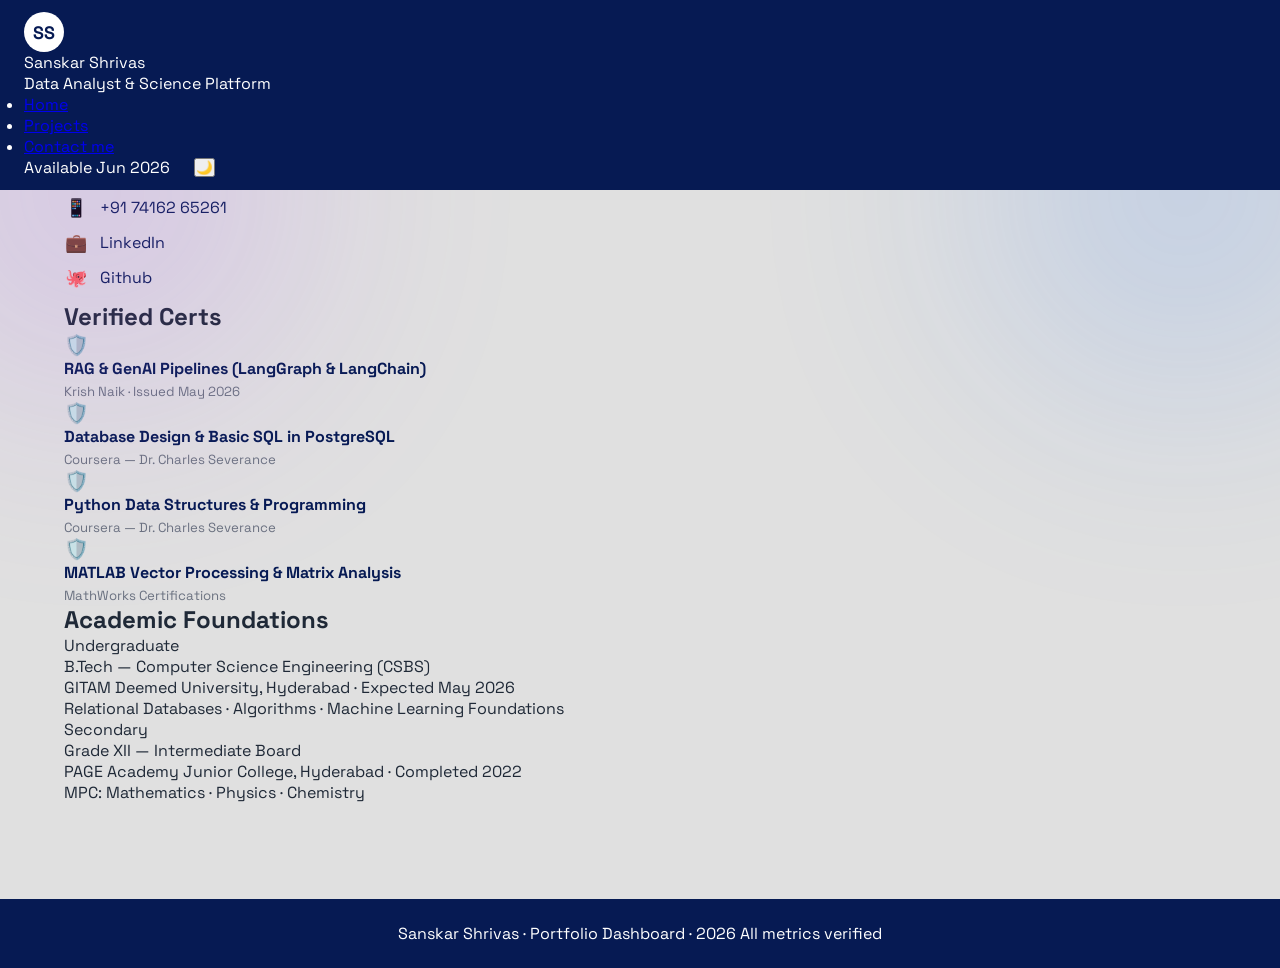
==== contacts.html @ 473668d7 "Add files via upload" ====
<!DOCTYPE html>
<html lang="en">
<head>
  <meta charset="UTF-8"/>
  <meta name="viewport" content="width=device-width, initial-scale=1.0"/>
  <title>Sanskar Shrivas — Contact</title>
  <link href="https://fonts.googleapis.com/css2?family=Space+Grotesk:wght@300;400;500;600;700&family=JetBrains+Mono:wght@300;400;500;700&display=swap" rel="stylesheet"/>
  <link rel="stylesheet" href="style.css"/>
</head>
<body>

  <div class="floating-orb orb1"></div>
  <div class="floating-orb orb2"></div>

  <header class="site-header">
    <div class="header-container">
      <div class="site-branding">
        <div class="avatar">SS</div>
        <div class="branding-text">
          <div class="site-title">Sanskar Shrivas</div>
          <div class="site-subtitle">Data Analyst &amp; Science Platform</div>
        </div>
      </div>
      <nav class="main-navigation" aria-label="Main navigation">
        <ul class="nav-list">
          <li><a href="index.html" class="nav-link">Home</a></li>
          <li><a href="projects.html" class="nav-link">Projects</a></li>
          <li><a href="contacts.html" class="nav-link">Contact me</a></li>
        </ul>
      </nav>
      <div class="header-right">
        <div class="availability-badge">
          <span class="status-indicator"></span>
          Available Jun 2026
        </div>
        <button class="theme-toggle" id="themeToggle" aria-label="Toggle theme" title="Toggle theme">🌙</button>
      </div>
    </div>
  </header>

  <main class="main-content">

    <!-- CONTACT INFO -->
    <section class="contact-section" aria-label="Contact information">
      <div class="section-header">
        <h2 class="section-title">Contact Information</h2>
      </div>

      <div class="contact-grid">
        <div class="contact-methods">
          <h3 class="contact-heading">Get In Touch</h3>
          <ul class="contact-list">
            <li class="contact-item">
              <span class="contact-icon">📍</span>
              <span class="contact-info">Hyderabad, India</span>
            </li>
            <li class="contact-item">
              <span class="contact-icon">✉️</span>
              <a href="mailto:sanskarshrvs@gmail.com" class="contact-link">sanskarshrvs@gmail.com</a>
            </li>
            <li class="contact-item">
              <span class="contact-icon">📱</span>
              <a href="tel:+917416265261" class="contact-link">+91 74162 65261</a>
            </li>
            <li class="contact-item">
              <span class="contact-icon">💼</span>
              <a href="https://linkedin.com/in/sanskar-shrivas" target="_blank" class="contact-link">LinkedIn</a>
            </li>
            <li class="contact-item">
              <span class="contact-icon">🐙</span>
              <a href="https://github.com/FierSanskar2004" target="_blank" class="contact-link">Github</a>
            </li>
          </ul>
        </div>
      </div>
    </section>

    <!-- CERTIFICATIONS + EDUCATION -->
    <div class="content-grid">

      <!-- CERTIFICATIONS -->
      <section class="certifications-section" aria-label="Certifications">
        <h2 class="section-title">Verified Certs</h2>

        <div class="certification-list">
          <div class="certification-item">
            <span class="cert-icon">🛡️</span>
            <div class="cert-info">
              <div class="cert-name">RAG &amp; GenAI Pipelines (LangGraph &amp; LangChain)</div>
              <div class="cert-org">Krish Naik · Issued May 2026</div>
            </div>
          </div>
          <div class="certification-item">
            <span class="cert-icon">🛡️</span>
            <div class="cert-info">
              <div class="cert-name">Database Design &amp; Basic SQL in PostgreSQL</div>
              <div class="cert-org">Coursera — Dr. Charles Severance</div>
            </div>
          </div>
          <div class="certification-item">
            <span class="cert-icon">🛡️</span>
            <div class="cert-info">
              <div class="cert-name">Python Data Structures &amp; Programming</div>
              <div class="cert-org">Coursera — Dr. Charles Severance</div>
            </div>
          </div>
          <div class="certification-item">
            <span class="cert-icon">🛡️</span>
            <div class="cert-info">
              <div class="cert-name">MATLAB Vector Processing &amp; Matrix Analysis</div>
              <div class="cert-org">MathWorks Certifications</div>
            </div>
          </div>
        </div>
      </section>

      <!-- EDUCATION -->
      <section class="education-section" aria-label="Education">
        <h2 class="section-title">Academic Foundations</h2>

        <div class="education-item">
          <div class="education-level">Undergraduate</div>
          <div class="education-degree">B.Tech — Computer Science Engineering (CSBS)</div>
          <div class="education-school">GITAM Deemed University, Hyderabad · Expected May 2026</div>
          <div class="education-core">Relational Databases · Algorithms · Machine Learning Foundations</div>
        </div>

        <div class="education-item">
          <div class="education-level">Secondary</div>
          <div class="education-degree">Grade XII — Intermediate Board</div>
          <div class="education-school">PAGE Academy Junior College, Hyderabad · Completed 2022</div>
          <div class="education-core">MPC: Mathematics · Physics · Chemistry</div>
        </div>
      </section>

    </div>

  </main>

  <footer class="site-footer">
    <div class="footer-content">
      <span class="footer-text">Sanskar Shrivas · Portfolio Dashboard · 2026</span>
      <span class="footer-subtext">All metrics verified</span>
    </div>
  </footer>

  <script src="Script.js"></script>
</body>
</html>
---- style.css ----
/* ===== RESET ===== */
* {
  margin: 0;
  padding: 0;
  box-sizing: border-box;
}

/* ===== VARIABLES ===== */
:root {
  --royal-blue: #061a53;
  --royal-blue-dark: #3a4158;
  --grey-bg: #e0e0e0;
  --card-bg: #ffffff;
  --text-primary: #1f2937;
  --text-secondary: #6b7280;
  --text-dim: #9ca3af;
  --border-color: #d1d5db;
  --badge-etl: #4169e1;
  --badge-sql: #10b981;
  --badge-corr: #a855f7;
  --status-live: #bbf7d0;
  --status-live-text: #166534;
  --status-done: #bfdbfe;
  --status-done-text: #1e40af;
}

html.dark {
  --grey-bg: #1e293b;
  --card-bg: #334159;
  --text-primary: #f1f5f9;
  --text-secondary: #94a3b8;
  --text-dim: #6b7280;
  --border-color: #475569;
  --status-live: #4ade80;
  --status-live-text: #166534;
  --status-done: #60a5fa;
  --status-done-text: #1e40af;
}

/* ===== BODY ===== */
body {
  background-color: var(--grey-bg);
  font-family: 'Space Grotesk', sans-serif;
  color: var(--text-primary);
  min-height: 100vh;
  position: relative;
  padding-top: 72px;
  overflow-x: hidden;
}

main {
  max-width: 1200px;
  margin: 0 auto;
  padding: 0 1.5rem;
  padding-bottom: 4rem;
}

/* ===== FLOATING ORBS ===== */
.floating-orb {
  position: fixed;
  top: 0;
  width: 384px;
  height: 384px;
  border-radius: 9999px;
  filter: blur(128px);
  opacity: 0.2;
  z-index: 0;
  animation: blob 20s ease-in-out 0s infinite;
}

html.dark .floating-orb {
  opacity: 0.1;
}

.orb1 {
  left: 0;
  transform: translateX(-25%) scale(1);
  background-color: #a855f7;
  animation-delay: 2s;
  animation-duration: 18s;
}

.orb2 {
  right: 0;
  transform: translateX(25%) scale(1);
  background-color: #3b82f6;
  animation-delay: 4s;
  animation-duration: 22s;
}

@keyframes blob {
  0%, 100% { transform: scale(1) translateY(0); }
  33% { transform: scale(1.1) translateY(-10px); }
  66% { transform: scale(0.9) translateY(10px); }
}

@keyframes pulse {
  0%, 100% { opacity: 1; }
  50% { opacity: 0.5; }
}

/* ===== HEADER / NAV ===== */
header {
  background-color: var(--royal-blue);
  color: #ffffff;
  padding: 0.75rem 1.5rem;
  position: fixed;
  top: 0;
  left: 0;
  right: 0;
  z-index: 50;
  display: flex;
  justify-content: space-between;
  align-items: center;
}

.header-inner {
  width: 100%;
  max-width: 1200px;
  margin: 0 auto;
  display: flex;
  justify-content: space-between;
  align-items: center;
}

.header-left {
  display: flex;
  align-items: center;
  gap: 1rem;
}

.avatar {
  width: 40px;
  height: 40px;
  background-color: #ffffff;
  border-radius: 9999px;
  display: flex;
  align-items: center;
  justify-content: center;
  font-weight: 700;
  color: var(--royal-blue);
  font-size: 1.125rem;
}

.name {
  font-size: 1.25rem;
  font-weight: 700;
}

.title-tag {
  font-size: 0.875rem;
  opacity: 0.8;
}

.header-right {
  display: flex;
  align-items: center;
  gap: 1.5rem;
}

.nav-links {
  display: flex;
  gap: 1.5rem;
}

.nav-links a {
  color: #ffffff;
  text-decoration: none;
  font-size: 0.95rem;
  transition: color 0.2s;
}

.nav-links a:hover {
  color: #d2e0ff;
}

.status-badge {
  background-color: #68d391;
  color: #1f2937;
  padding: 0.375rem 0.875rem;
  border-radius: 9999px;
  font-size: 0.8rem;
  font-weight: 500;
  display: flex;
  align-items: center;
  gap: 0.375rem;
}

.status-dot {
  width: 8px;
  height: 8px;
  background-color: #16a34a;
  border-radius: 50%;
  animation: pulse 2s infinite;
}

.theme-btn {
  background: none;
  border: none;
  color: #ffffff;
  font-size: 1.25rem;
  cursor: pointer;
  width: 36px;
  height: 36px;
  display: flex;
  align-items: center;
  justify-content: center;
  transition: color 0.2s;
}

.theme-btn:hover {
  color: #d2e0ff;
}

/* ===== PANEL ===== */
.panel {
  background-color: var(--card-bg);
  border-radius: 12px;
  padding: 2rem;
  box-shadow: 0 10px 25px rgba(0, 0, 0, 0.08);
  border: 1px solid var(--border-color);
  margin-bottom: 2rem;
  position: relative;
  z-index: 1;
}

.panel-title {
  font-size: 1.25rem;
  font-weight: 700;
  color: var(--royal-blue);
  margin-bottom: 1.5rem;
  padding-bottom: 0.5rem;
  border-bottom: 2px solid var(--royal-blue);
}

.panel-title.no-border-bottom {
  border-bottom: none;
  padding-bottom: 0;
  margin-bottom: 1.5rem;
}

/* ===== KPI CARDS ===== */
.kpi-row {
  display: grid;
  grid-template-columns: repeat(auto-fit, minmax(240px, 1fr));
  gap: 1.5rem;
  margin-bottom: 3rem;
}

.kpi-card {
  background-color: var(--card-bg);
  border-radius: 12px;
  padding: 1.5rem;
  box-shadow: 0 10px 25px rgba(0, 0, 0, 0.08);
  border: 1px solid var(--border-color);
  position: relative;
  overflow: hidden;
  transition: transform 0.2s, box-shadow 0.2s;
  z-index: 1;
}

.kpi-card:hover {
  transform: translateY(-2px);
  box-shadow: 0 12px 30px rgba(0, 0, 0, 0.12);
}

.kpi-label {
  font-size: 0.825rem;
  font-weight: 500;
  color: var(--text-secondary);
  margin-bottom: 0.25rem;
}

.kpi-value {
  font-size: 1.5rem;
  font-weight: 700;
  color: var(--royal-blue);
  margin-bottom: 0.25rem;
}

.kpi-sub {
  font-size: 0.725rem;
  color: var(--text-secondary);
  font-family: 'JetBrains Mono', monospace;
}

.kpi-icon {
  position: absolute;
  top: 1rem;
  right: 1rem;
  font-size: 1.75rem;
  opacity: 0.12;
}

/* ===== PROFILE ===== */
.profile-bio {
  color: var(--text-primary);
  margin-bottom: 1.5rem;
  line-height: 1.6;
}

.tag-group {
  margin-bottom: 1.5rem;
}

.tag-group-label {
  font-size: 0.825rem;
  font-weight: 500;
  color: var(--text-secondary);
  margin-bottom: 0.5rem;
}

.tags {
  display: flex;
  flex-wrap: wrap;
  gap: 0.5rem;
}

.tag {
  background-color: rgba(65, 105, 230, 0.1);
  color: var(--royal-blue);
  padding: 0.25rem 0.875rem;
  border-radius: 9999px;
  font-size: 0.725rem;
  font-weight: 600;
}

/* ===== CONTACT LIST ===== */
.contact-list {
  list-style: none;
  padding: 0;
}

.contact-list li {
  display: flex;
  align-items: center;
  gap: 0.75rem;
  margin-bottom: 0.75rem;
  color: var(--text-primary);
}

.contact-list li a {
  color: var(--royal-blue);
  text-decoration: none;
  transition: text-decoration 0.2s;
}

.contact-list li a:hover {
  text-decoration: underline;
}

.contact-icon {
  font-size: 1.125rem;
  min-width: 1.5rem;
  text-align: center;
}

/* ===== PROJECT EXPLORER ===== */
.filter-row {
  display: flex;
  gap: 0.5rem;
  margin-bottom: 1rem;
}

.filter-btn {
  padding: 0.5rem 1rem;
  border-radius: 8px;
  font-size: 0.825rem;
  font-weight: 500;
  border: none;
  cursor: pointer;
  background-color: #f3f4f6;
  color: #374151;
  transition: background-color 0.2s;
}

.filter-btn:hover {
  background-color: #e5e7eb;
}

.filter-btn.active {
  background-color: var(--royal-blue);
  color: #ffffff;
}

html.dark .filter-btn:not(.active) {
  background-color: #374159;
  color: #e5e7eb;
}

html.dark .filter-btn:not(.active):hover {
  background-color: #4b5563;
}

.table-wrap {
  overflow-x: auto;
}

.project-table {
  width: 100%;
  border-collapse: collapse;
}

.project-table thead th {
  text-align: left;
  padding: 0.75rem 1rem;
  font-size: 0.725rem;
  font-weight: 500;
  color: var(--text-dim);
  font-family: 'JetBrains Mono', monospace;
  background-color: rgba(65, 105, 230, 0.1);
  text-transform: uppercase;
  letter-spacing: 0.04em;
}

.project-table td {
  padding: 0.75rem 1rem;
  border-bottom: 1px solid var(--border-color);
  font-size: 0.875rem;
}

.project-table tbody tr {
  cursor: pointer;
  transition: background-color 0.15s;
}

.project-table tbody tr:hover {
  background-color: rgba(65, 105, 230, 0.04);
}

.project-table tbody tr.selected {
  background-color: rgba(65, 105, 230, 0.1);
}

.project-table .row-title {
  font-weight: 500;
  color: var(--royal-blue);
}

.badge {
  display: inline-block;
  padding: 0.25rem 0.625rem;
  border-radius: 4px;
  font-size: 0.7rem;
  font-weight: 600;
}

.badge-etl {
  background-color: var(--badge-etl);
  color: #ffffff;
}

.badge-sql {
  background-color: var(--badge-sql);
  color: #ffffff;
}

.badge-corr {
  background-color: var(--badge-corr);
  color: #ffffff;
}

.project-viewer {
  background-color: #f9fafb;
  border-radius: 12px;
  padding: 1.5rem;
  margin-top: 2rem;
  border: 1px solid var(--border-color);
}

html.dark .project-viewer {
  background-color: #1e293b;
}

.viewer-name {
  font-size: 1.25rem;
  font-weight: 700;
  color: var(--royal-blue);
  margin-bottom: 0.5rem;
}

.viewer-desc {
  color: var(--text-primary);
  margin-bottom: 1rem;
  line-height: 1.6;
}

.viewer-bullets {
  list-style: disc inside;
  font-size: 0.8rem;
  color: var(--text-primary);
  line-height: 1.6;
  font-family: 'JetBrains Mono', monospace;
}

.viewer-bullets li {
  margin-bottom: 0.375rem;
}

/* Add bullet hint */
.project-explorer .hint {
  font-size: 0.66rem;
  color: var(--text-dim);
  font-family: 'JetBrains Mono', monospace;
  margin-bottom: 0.75rem;
}

/* ===== EXPERIENCE ===== */
.exp-item {
  display: flex;
  flex-direction: column;
  gap: 1.5rem;
  margin-bottom: 2rem;
  padding-bottom: 2rem;
  border-bottom: 1px solid var(--border-color);
}

.exp-item:last-child {
  border-bottom: none;
  margin-bottom: 0;
  padding-bottom: 0;
}

.exp-left {
  min-width: 160px;
}

.exp-company {
  font-size: 1.125rem;
  font-weight: 700;
  color: var(--royal-blue);
}

.exp-role {
  font-size: 0.825rem;
  color: var(--text-secondary);
  margin-top: 0.25rem;
}

.exp-status {
  display: inline-block;
  padding: 0.25rem 0.75rem;
  border-radius: 9999px;
  font-size: 0.725rem;
  font-weight: 500;
  margin-top: 0.5rem;
  width: fit-content;
}

.exp-status.live {
  background-color: var(--status-live);
  color: var(--status-live-text);
}

.exp-status.done {
  background-color: var(--status-done);
  color: var(--status-done-text);
}

.exp-detail {
  flex: 1;
}

.exp-timeline {
  font-size: 0.825rem;
  color: var(--text-secondary);
  font-family: 'JetBrains Mono', monospace;
  margin-bottom: 0.75rem;
}

.exp-bullets {
  list-style: disc inside;
  font-size: 0.85rem;
  color: var(--text-primary);
  line-height: 1.6;
}

.exp-bullets li {
  margin-bottom: 0.375rem;
}

@media (min-width: 640px) {
  .exp-item {
    flex-direction: row;
  }
}

/* ===== CERTIFICATIONS ===== */
.cert-item {
  display: flex;
  align-items: flex-start;
  gap: 1rem;
  margin-bottom: 1rem;
}

.cert-icon {
  font-size: 1.25rem;
  min-width: 24px;
  text-align: center;
}

.cert-info {
  flex: 1;
}

.cert-name {
  font-weight: 700;
  color: var(--royal-blue);
  margin-bottom: 0.25rem;
}

.cert-org {
  font-size: 0.825rem;
  color: var(--text-secondary);
}

/* ===== EDUCATION ===== */
.edu-item {
  margin-bottom: 1.5rem;
}

.edu-item:last-child {
  margin-bottom: 0;
}

.edu-level {
  font-size: 0.825rem;
  font-weight: 500;
  color: var(--royal-blue);
  margin-bottom: 0.25rem;
}

.edu-degree {
  font-weight: 700;
  font-size: 1.125rem;
  margin-bottom: 0.25rem;
}

.edu-school {
  font-size: 0.825rem;
  color: var(--text-secondary);
}

.edu-core {
  font-size: 0.725rem;
  color: var(--text-secondary);
  font-family: 'JetBrains Mono', monospace;
  margin-top: 0.25rem;
}

/* ===== BOTTOM GRID ===== */
.bottom-grid {
  display: grid;
  grid-template-columns: 1fr;
  gap: 2rem;
}

@media (min-width: 1024px) {
  .bottom-grid {
    grid-template-columns: 1fr 1fr;
  }
}

/* ===== FOOTER ===== */
footer {
  background-color: var(--royal-blue);
  color: #ffffff;
  text-align: center;
  padding: 1.5rem;
  margin-top: 2rem;
}

footer .footer-line {
  display: block;
}

footer .footer-line.text-sm {
  font-size: 0.825rem;
  opacity: 0.8;
  margin-top: 0.25rem;
}
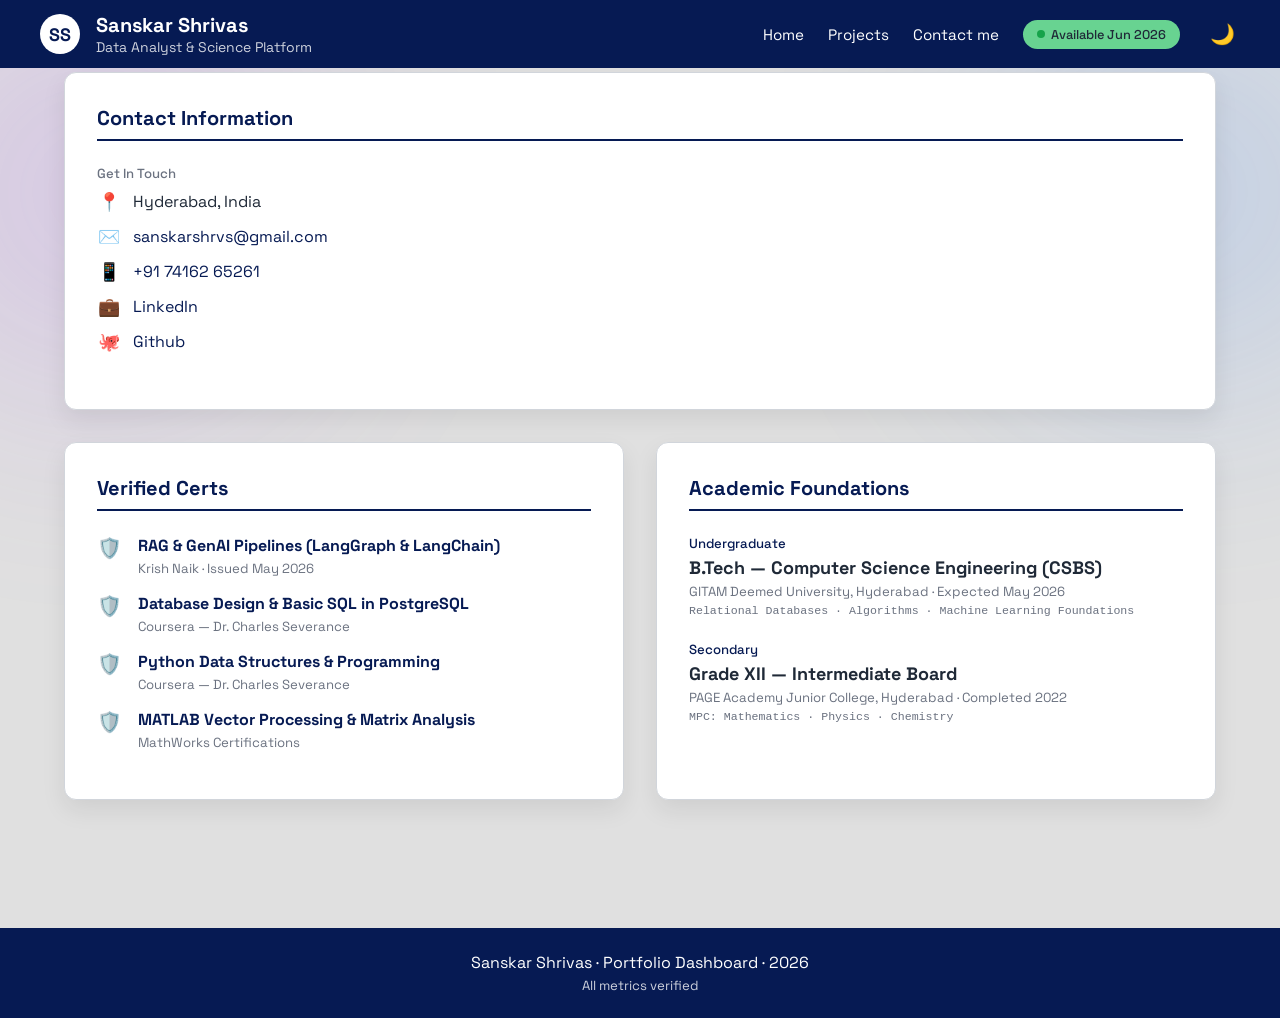
==== commit d869d6fd: "Add files via upload" ====
--- a/contacts.html
+++ b/contacts.html
@@ -1,5 +1,5 @@
 <!DOCTYPE html>
-<html lang="en">
+<html lang="en" class="scroll-smooth">
 <head>
   <meta charset="UTF-8"/>
   <meta name="viewport" content="width=device-width, initial-scale=1.0"/>
@@ -12,124 +12,99 @@
   <div class="floating-orb orb1"></div>
   <div class="floating-orb orb2"></div>
 
-  <header class="site-header">
-    <div class="header-container">
-      <div class="site-branding">
+  <header>
+    <div class="header-inner">
+      <div class="header-left">
         <div class="avatar">SS</div>
-        <div class="branding-text">
-          <div class="site-title">Sanskar Shrivas</div>
-          <div class="site-subtitle">Data Analyst &amp; Science Platform</div>
+        <div>
+          <div class="name">Sanskar Shrivas</div>
+          <div class="title-tag">Data Analyst &amp; Science Platform</div>
         </div>
       </div>
-      <nav class="main-navigation" aria-label="Main navigation">
-        <ul class="nav-list">
-          <li><a href="index.html" class="nav-link">Home</a></li>
-          <li><a href="projects.html" class="nav-link">Projects</a></li>
-          <li><a href="contacts.html" class="nav-link">Contact me</a></li>
-        </ul>
-      </nav>
       <div class="header-right">
-        <div class="availability-badge">
-          <span class="status-indicator"></span>
+        <div class="nav-links">
+          <a href="index.html">Home</a>
+          <a href="projects.html">Projects</a>
+          <a href="contacts.html">Contact me</a>
+        </div>
+        <div class="status-badge">
+          <span class="status-dot"></span>
           Available Jun 2026
         </div>
-        <button class="theme-toggle" id="themeToggle" aria-label="Toggle theme" title="Toggle theme">🌙</button>
+        <button class="theme-btn" id="themeToggle" aria-label="Toggle theme" title="Toggle theme">🌙</button>
       </div>
     </div>
   </header>
 
-  <main class="main-content">
+  <main>
 
     <!-- CONTACT INFO -->
-    <section class="contact-section" aria-label="Contact information">
-      <div class="section-header">
-        <h2 class="section-title">Contact Information</h2>
-      </div>
+    <section class="panel" aria-label="Contact information">
+      <div class="panel-title">Contact Information</div>
 
-      <div class="contact-grid">
-        <div class="contact-methods">
-          <h3 class="contact-heading">Get In Touch</h3>
-          <ul class="contact-list">
-            <li class="contact-item">
-              <span class="contact-icon">📍</span>
-              <span class="contact-info">Hyderabad, India</span>
-            </li>
-            <li class="contact-item">
-              <span class="contact-icon">✉️</span>
-              <a href="mailto:sanskarshrvs@gmail.com" class="contact-link">sanskarshrvs@gmail.com</a>
-            </li>
-            <li class="contact-item">
-              <span class="contact-icon">📱</span>
-              <a href="tel:+917416265261" class="contact-link">+91 74162 65261</a>
-            </li>
-            <li class="contact-item">
-              <span class="contact-icon">💼</span>
-              <a href="https://linkedin.com/in/sanskar-shrivas" target="_blank" class="contact-link">LinkedIn</a>
-            </li>
-            <li class="contact-item">
-              <span class="contact-icon">🐙</span>
-              <a href="https://github.com/FierSanskar2004" target="_blank" class="contact-link">Github</a>
-            </li>
-          </ul>
-        </div>
+      <div class="tag-group">
+        <div class="tag-group-label">Get In Touch</div>
+        <ul class="contact-list">
+          <li><span class="contact-icon">📍</span> Hyderabad, India</li>
+          <li><span class="contact-icon">✉️</span><a href="mailto:sanskarshrvs@gmail.com">sanskarshrvs@gmail.com</a></li>
+          <li><span class="contact-icon">📱</span><a href="tel:+917416265261">+91 74162 65261</a></li>
+          <li><span class="contact-icon">💼</span><a href="https://linkedin.com/in/sanskar-shrivas" target="_blank">LinkedIn</a></li>
+          <li><span class="contact-icon">🐙</span><a href="https://github.com/FierSanskar2004" target="_blank">Github</a></li>
+        </ul>
       </div>
     </section>
 
     <!-- CERTIFICATIONS + EDUCATION -->
-    <div class="content-grid">
+    <div class="bottom-grid">
 
-      <!-- CERTIFICATIONS -->
-      <section class="certifications-section" aria-label="Certifications">
-        <h2 class="section-title">Verified Certs</h2>
+      <section class="panel" aria-label="Certifications">
+        <div class="panel-title">Verified Certs</div>
 
-        <div class="certification-list">
-          <div class="certification-item">
-            <span class="cert-icon">🛡️</span>
-            <div class="cert-info">
-              <div class="cert-name">RAG &amp; GenAI Pipelines (LangGraph &amp; LangChain)</div>
-              <div class="cert-org">Krish Naik · Issued May 2026</div>
-            </div>
+        <div class="cert-item">
+          <span class="cert-icon">🛡️</span>
+          <div class="cert-info">
+            <div class="cert-name">RAG &amp; GenAI Pipelines (LangGraph &amp; LangChain)</div>
+            <div class="cert-org">Krish Naik · Issued May 2026</div>
           </div>
-          <div class="certification-item">
-            <span class="cert-icon">🛡️</span>
-            <div class="cert-info">
-              <div class="cert-name">Database Design &amp; Basic SQL in PostgreSQL</div>
-              <div class="cert-org">Coursera — Dr. Charles Severance</div>
-            </div>
+        </div>
+        <div class="cert-item">
+          <span class="cert-icon">🛡️</span>
+          <div class="cert-info">
+            <div class="cert-name">Database Design &amp; Basic SQL in PostgreSQL</div>
+            <div class="cert-org">Coursera — Dr. Charles Severance</div>
           </div>
-          <div class="certification-item">
-            <span class="cert-icon">🛡️</span>
-            <div class="cert-info">
-              <div class="cert-name">Python Data Structures &amp; Programming</div>
-              <div class="cert-org">Coursera — Dr. Charles Severance</div>
-            </div>
+        </div>
+        <div class="cert-item">
+          <span class="cert-icon">🛡️</span>
+          <div class="cert-info">
+            <div class="cert-name">Python Data Structures &amp; Programming</div>
+            <div class="cert-org">Coursera — Dr. Charles Severance</div>
           </div>
-          <div class="certification-item">
-            <span class="cert-icon">🛡️</span>
-            <div class="cert-info">
-              <div class="cert-name">MATLAB Vector Processing &amp; Matrix Analysis</div>
-              <div class="cert-org">MathWorks Certifications</div>
-            </div>
+        </div>
+        <div class="cert-item">
+          <span class="cert-icon">🛡️</span>
+          <div class="cert-info">
+            <div class="cert-name">MATLAB Vector Processing &amp; Matrix Analysis</div>
+            <div class="cert-org">MathWorks Certifications</div>
           </div>
         </div>
       </section>
 
-      <!-- EDUCATION -->
-      <section class="education-section" aria-label="Education">
-        <h2 class="section-title">Academic Foundations</h2>
+      <section class="panel" aria-label="Education">
+        <div class="panel-title">Academic Foundations</div>
 
-        <div class="education-item">
-          <div class="education-level">Undergraduate</div>
-          <div class="education-degree">B.Tech — Computer Science Engineering (CSBS)</div>
-          <div class="education-school">GITAM Deemed University, Hyderabad · Expected May 2026</div>
-          <div class="education-core">Relational Databases · Algorithms · Machine Learning Foundations</div>
+        <div class="edu-item">
+          <div class="edu-level">Undergraduate</div>
+          <div class="edu-degree">B.Tech — Computer Science Engineering (CSBS)</div>
+          <div class="edu-school">GITAM Deemed University, Hyderabad · Expected May 2026</div>
+          <div class="edu-core">Relational Databases · Algorithms · Machine Learning Foundations</div>
         </div>
 
-        <div class="education-item">
-          <div class="education-level">Secondary</div>
-          <div class="education-degree">Grade XII — Intermediate Board</div>
-          <div class="education-school">PAGE Academy Junior College, Hyderabad · Completed 2022</div>
-          <div class="education-core">MPC: Mathematics · Physics · Chemistry</div>
+        <div class="edu-item">
+          <div class="edu-level">Secondary</div>
+          <div class="edu-degree">Grade XII — Intermediate Board</div>
+          <div class="edu-school">PAGE Academy Junior College, Hyderabad · Completed 2022</div>
+          <div class="edu-core">MPC: Mathematics · Physics · Chemistry</div>
         </div>
       </section>
 
@@ -137,11 +112,9 @@
 
   </main>
 
-  <footer class="site-footer">
-    <div class="footer-content">
-      <span class="footer-text">Sanskar Shrivas · Portfolio Dashboard · 2026</span>
-      <span class="footer-subtext">All metrics verified</span>
-    </div>
+  <footer>
+    <span class="footer-line">Sanskar Shrivas · Portfolio Dashboard · 2026</span>
+    <span class="footer-line text-sm">All metrics verified</span>
   </footer>
 
   <script src="Script.js"></script>
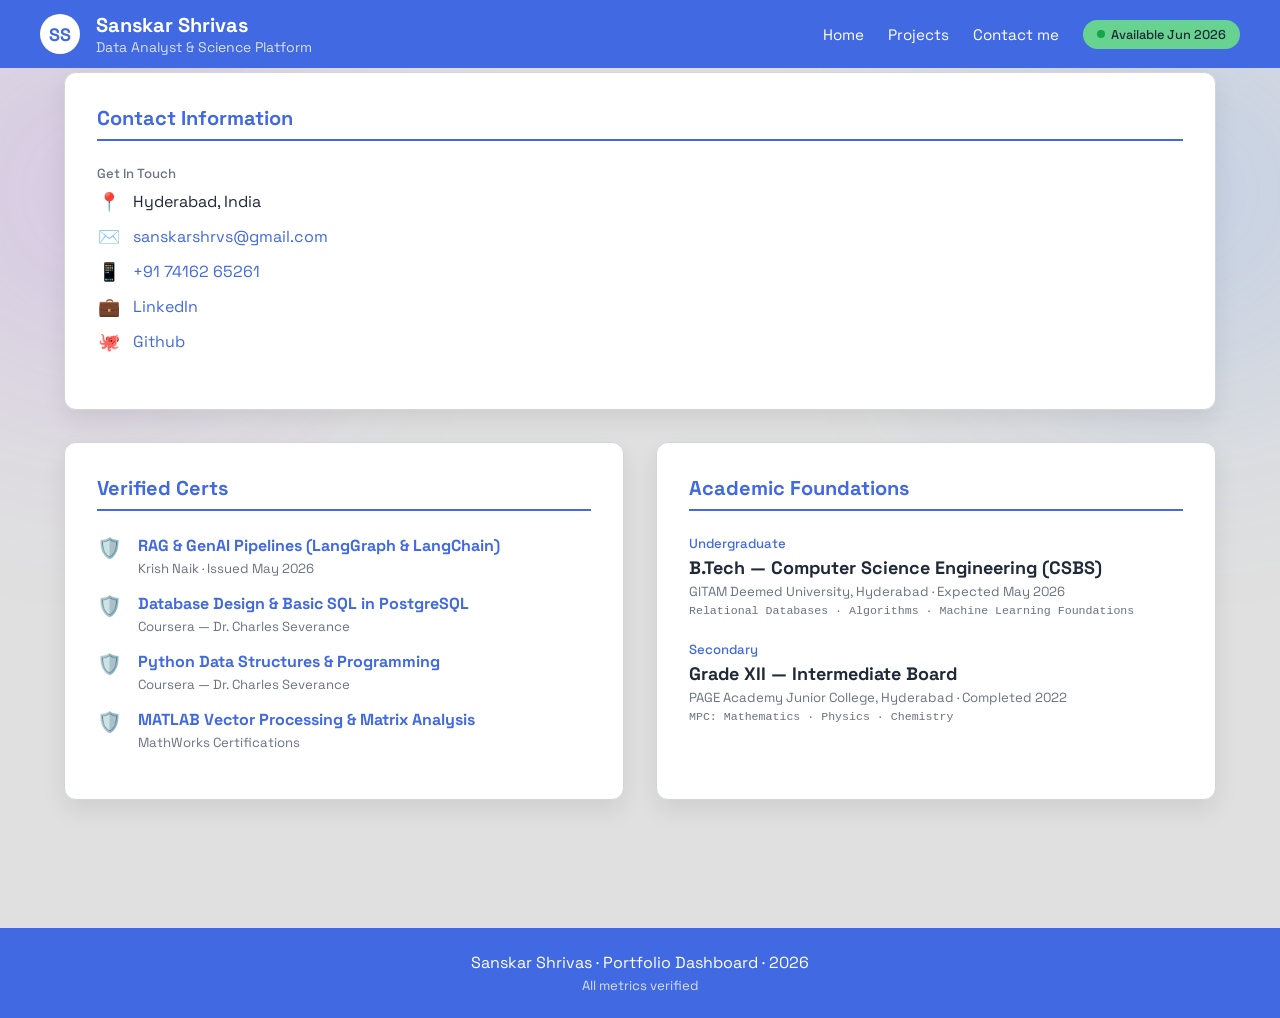
==== commit 0757e471: "Remove theme toggle button from contacts.html" ====
--- a/contacts.html
+++ b/contacts.html
@@ -31,7 +31,6 @@
           <span class="status-dot"></span>
           Available Jun 2026
         </div>
-        <button class="theme-btn" id="themeToggle" aria-label="Toggle theme" title="Toggle theme">🌙</button>
       </div>
     </div>
   </header>
--- a/style.css
+++ b/style.css
@@ -7,8 +7,8 @@
 
 /* ===== VARIABLES ===== */
 :root {
-  --royal-blue: #061a53;
-  --royal-blue-dark: #3a4158;
+  --royal-blue: #4169e1;
+  --royal-blue-dark: #3255c7;
   --grey-bg: #e0e0e0;
   --card-bg: #ffffff;
   --text-primary: #1f2937;
